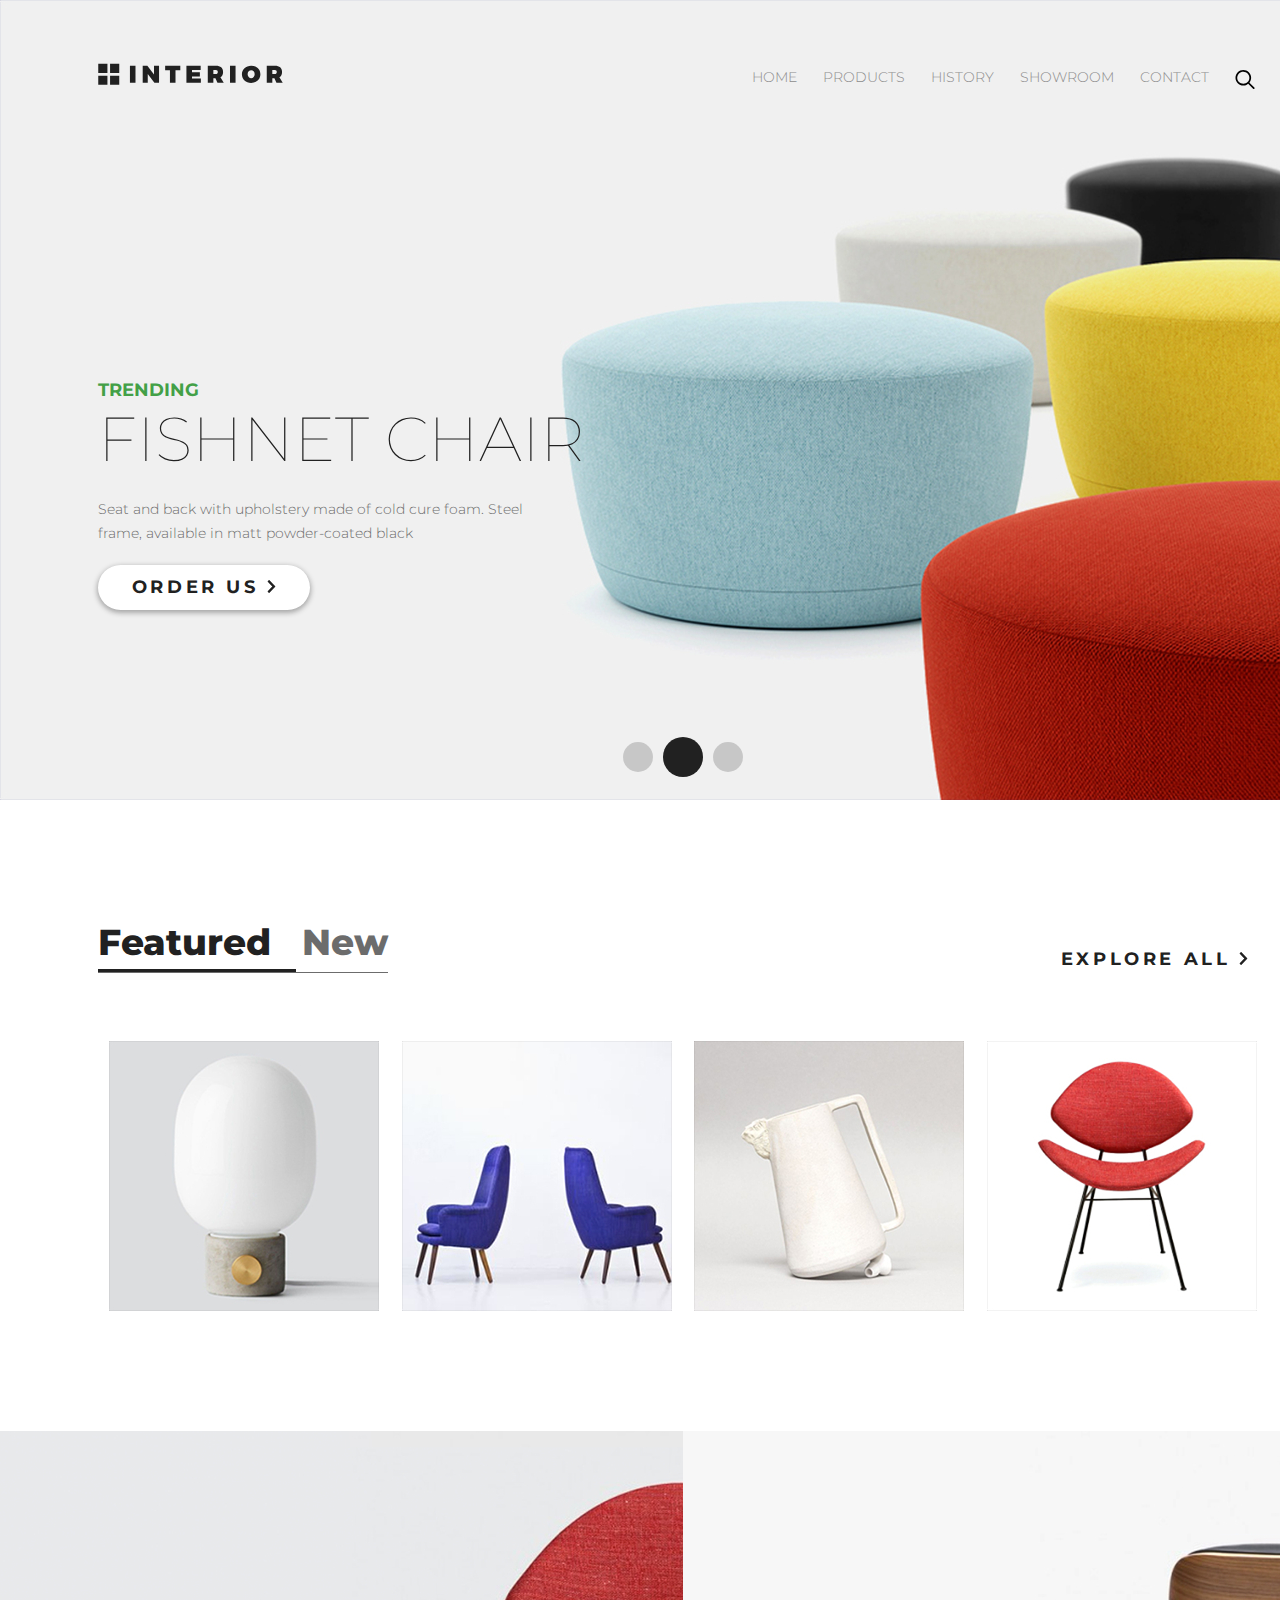
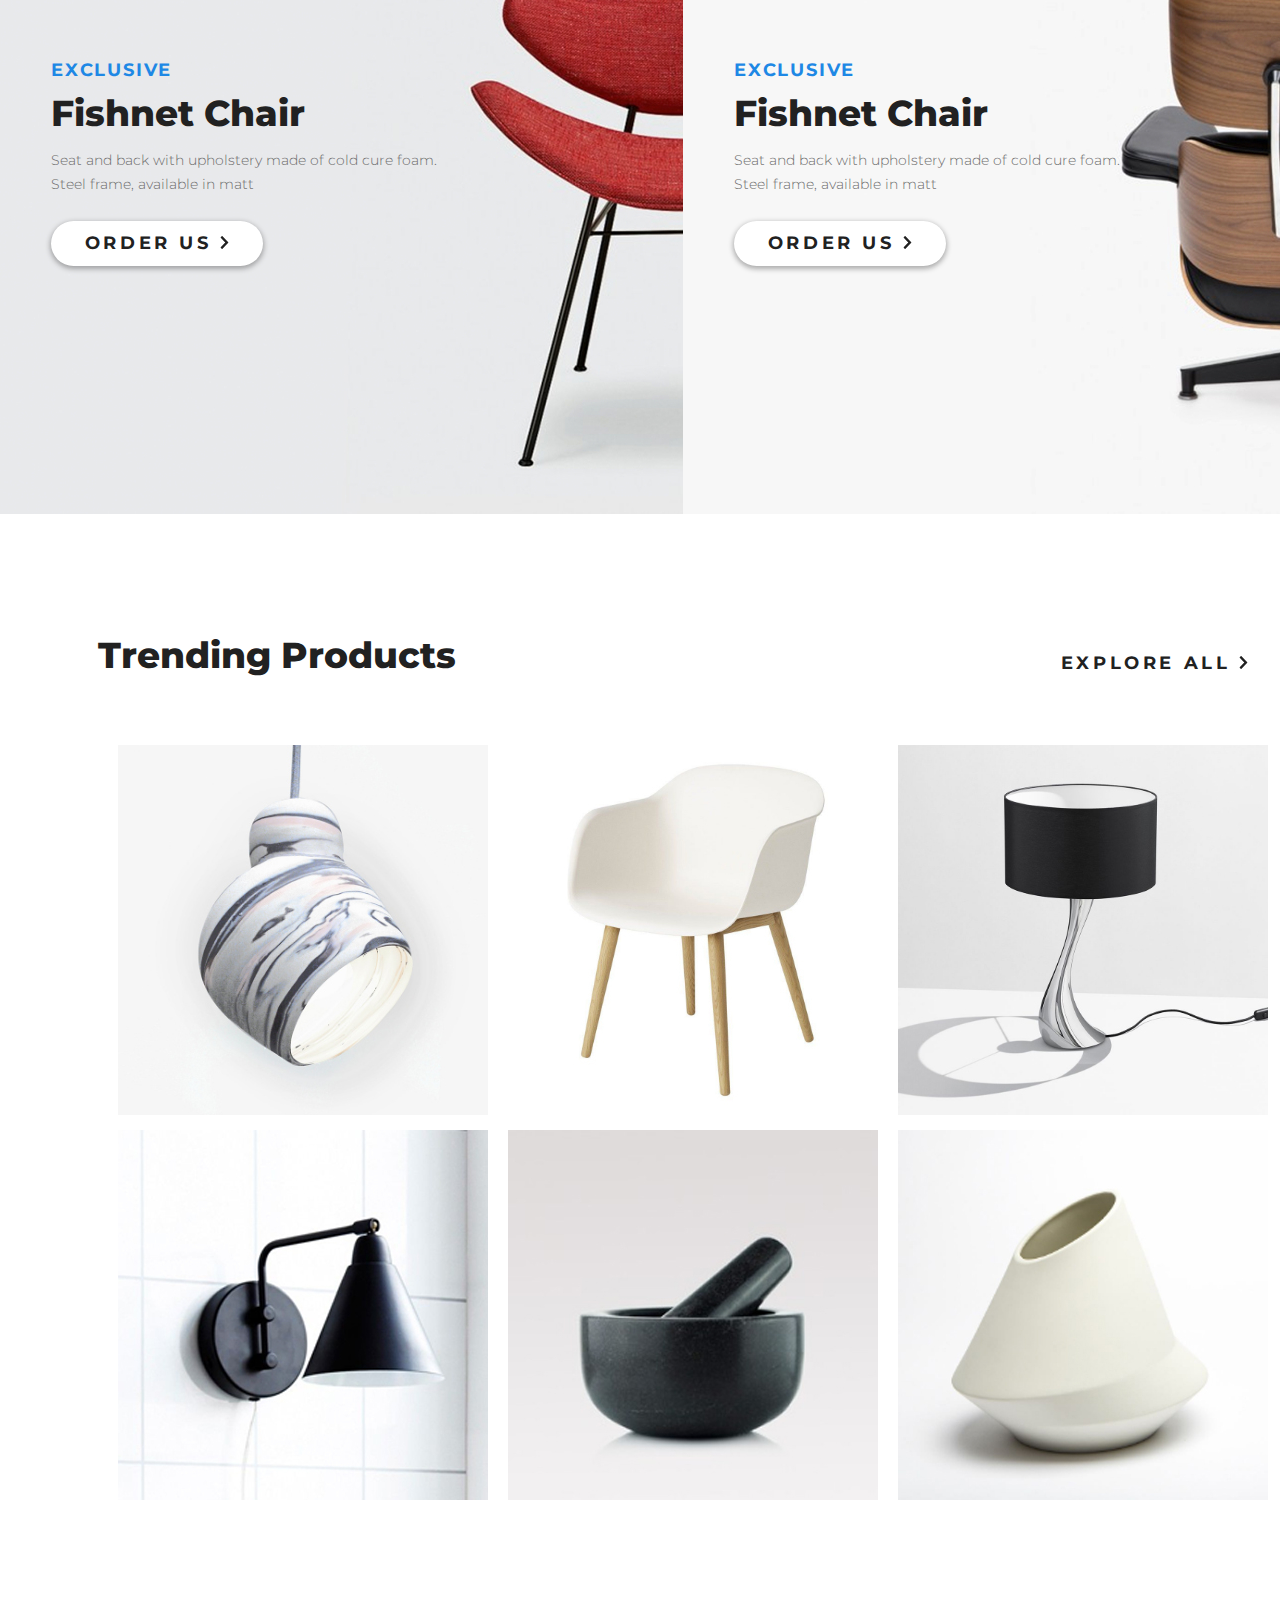
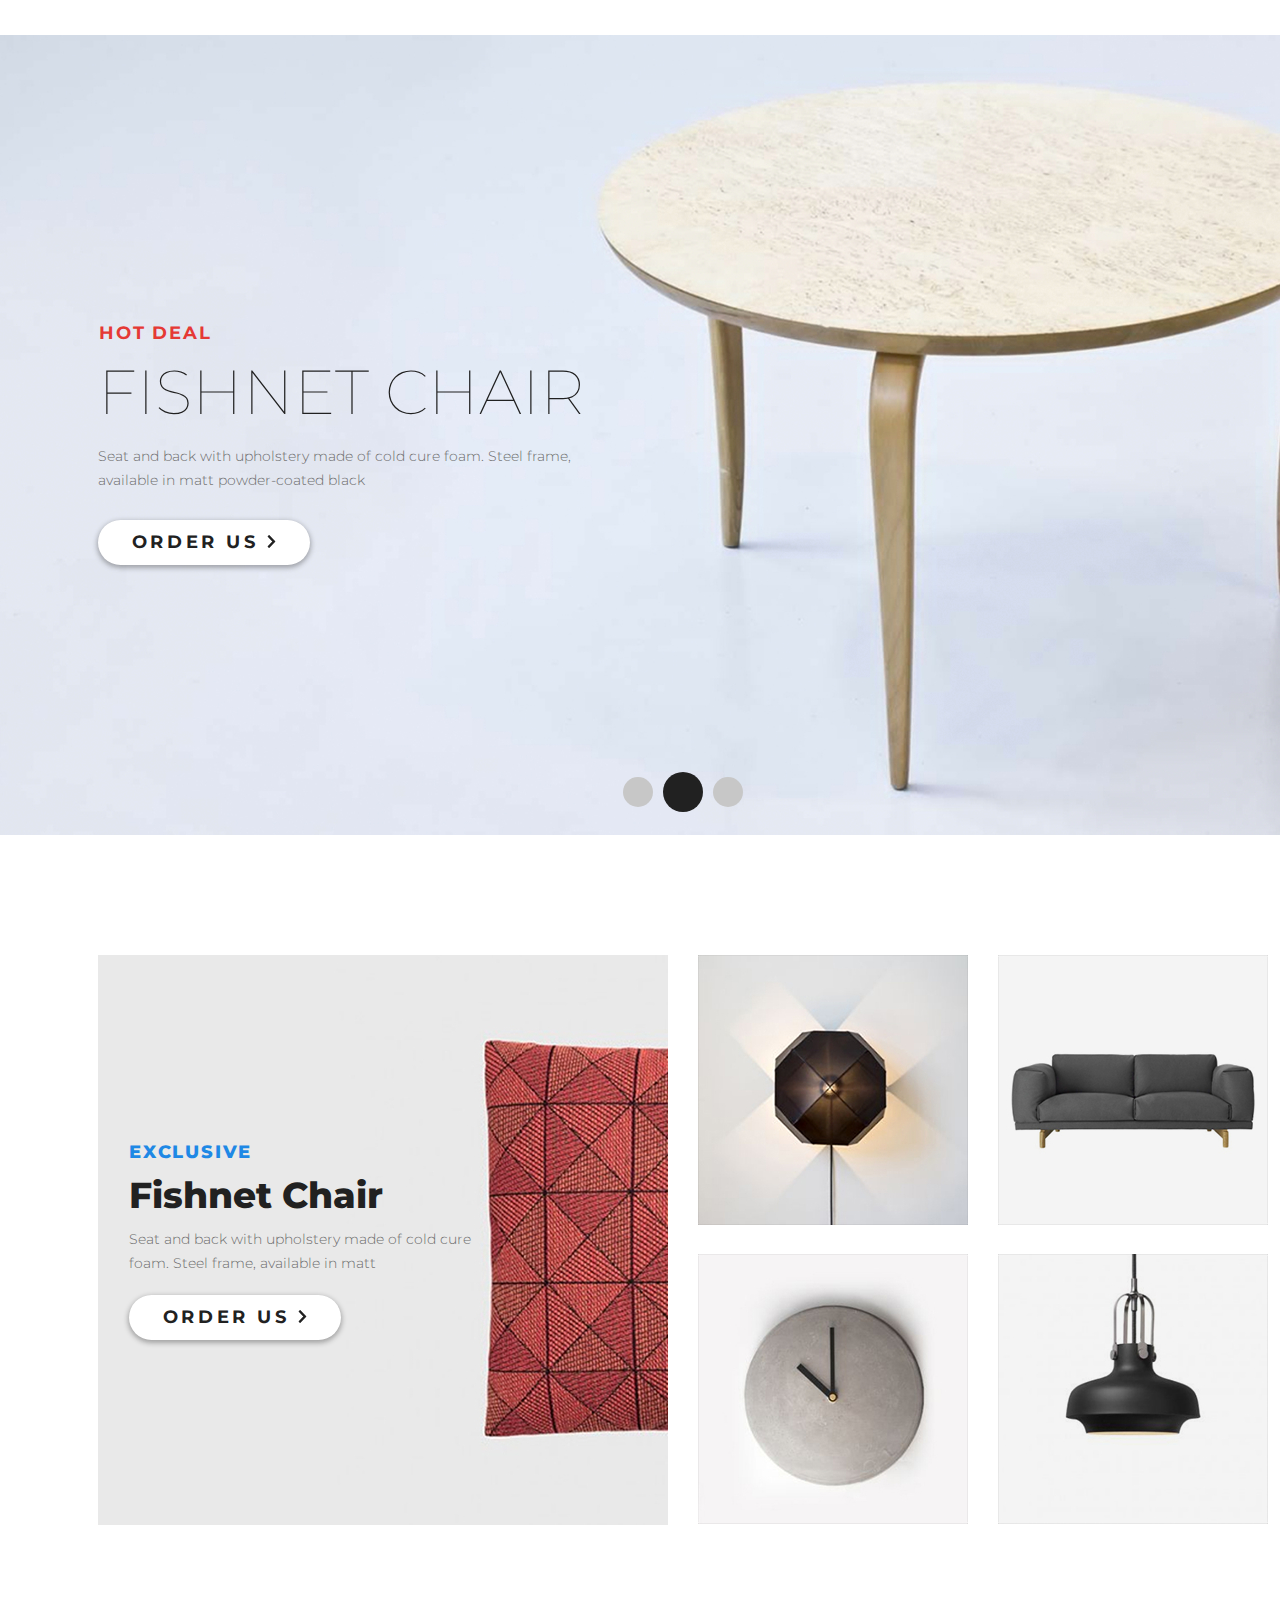
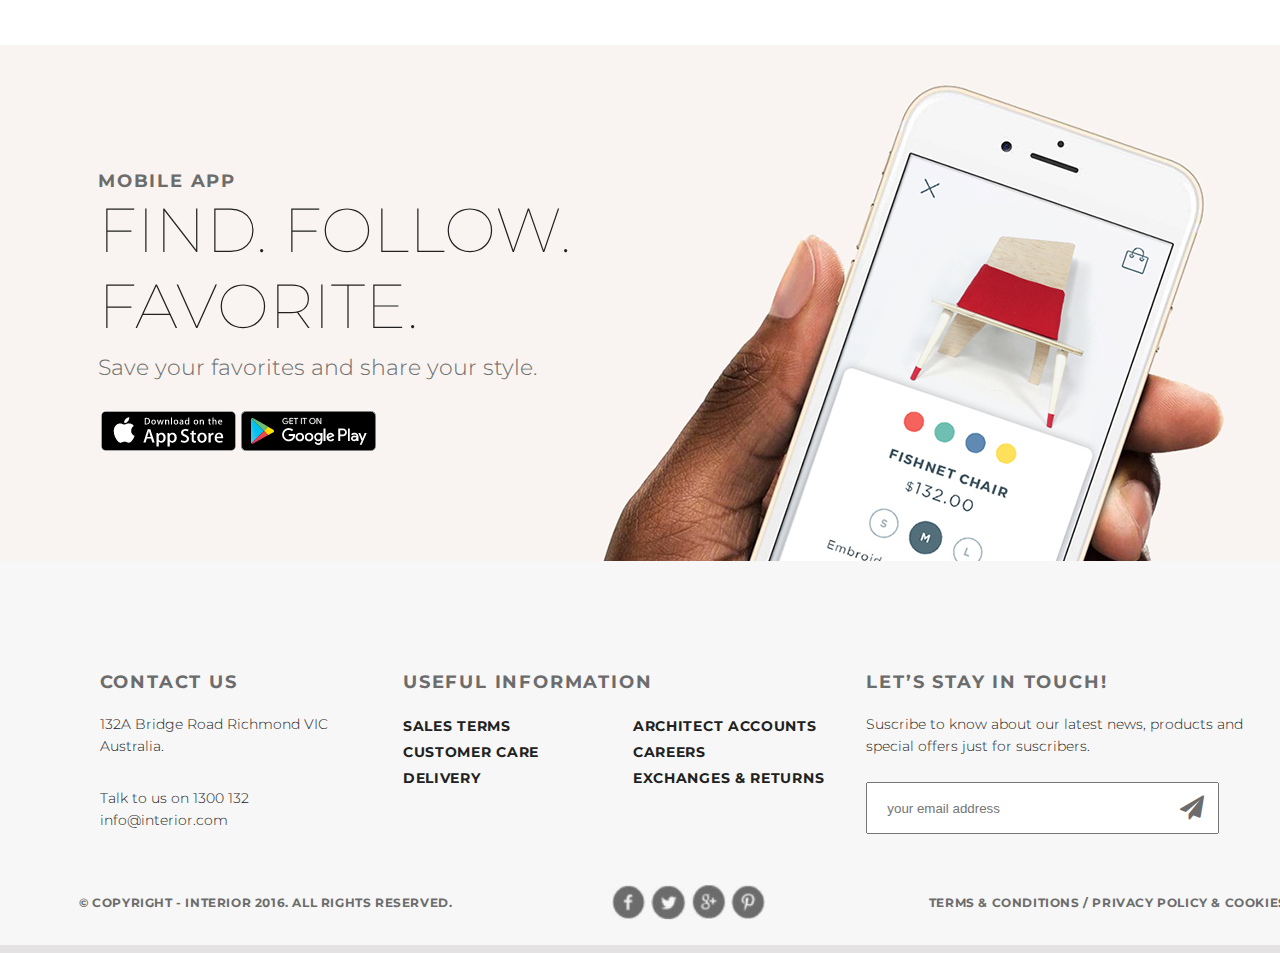
==== index.html @ d1eebb50 "not adapted layout" ====
<!DOCTYPE html>
<html lang="en">

<head>
    <meta charset="UTF-8">
    <meta name="viewport" content="width=device-width, initial-scale=1.0">
    <title>Home</title>
    <link rel="stylesheet" href="styles/style.css">
    <link rel="stylesheet" href="styles/exclusive_product.css">
    <link rel="stylesheet" href="styles/featured_product.css">
    <link rel="stylesheet" href="styles/footer.css">
    <link rel="stylesheet" href="styles/mobile_app.css">
    <link rel="stylesheet" href="styles/promo_product.css">
    <link rel="stylesheet" href="styles/slider.css">
    <link rel="stylesheet" href="styles/trending&hots.css">
    <link href="https://fonts.googleapis.com/css2?family=Montserrat:wght@100;300;400;700;800;900&display=swap"
        rel="stylesheet">
    <link rel="stylesheet" type="text/css" href="http://maxcdn.bootstrapcdn.com/font-awesome/4.2.0/css/font-awesome.min.css">
 
</head>

<body>
    <div class="container">
        <div class="slider padding-site">
            <div class="header clearfix">
                <a href="#">
                    <img src="img/logo.svg" alt="logo"></a>
                <ul class="menu clearfix">
                    <li class="menu-list"><a href="#" class="menu-link menu-link-active">HOME</a></li>
                    <li class="menu-list"><a href="catalog.html" class="menu-link">PRODUCTS</a></li>
                    <li class="menu-list"><a href="#" class="menu-link">HISTORY</a></li>
                    <li class="menu-list"><a href="#" class="menu-link">SHOWROOM</a></li>
                    <li class="menu-list"><a href="contact.html" class="menu-link">CONTACT</a></li>
                    <li class="menu-list"><a href="#" class="menu-link"><img src="img/search.svg" alt="search"></a></li>
                </ul>
            </div>
            <div class="slider-text">
                <p class="slider-trending">TRENDING</p>
                <h2 class="slider-h2">Fishnet Chair</h2>
                <p class="slider-content">Seat and back with upholstery made of cold cure foam. Steel frame, available
                    in matt powder-coated black</p>
                <a href="fishnet_chair.html" class="slider-button">Order Us <img src="img/arrow.svg" alt="arrow-button"> </a>
            </div>
            <div class="pagination">
                <a href="" class="circle"></a><a href="" class="circle circle-active"></a><a href="" class="circle"></a>
            </div>
        </div>
        <div class="featured-product padding-site">
            <div class="tab-control">
                <ul class="tab-menu">
                    <li class="tab-list"><a href="#" class="tab-link-active">Featured</a></li>
                    <li class="tab-list"><a href="#" class="tab-link">New</a></li>
                </ul>
            </div>
            <div class="btn-content">
                <a href="catalog.html" class="explore-link">Explore All <img src="img/arrow.svg" alt="arrow-button"> </a>
            </div>
            <div class="tab-content">
                <div class="tab-product">
                    <img src="img/product-1.jpg" alt="">
                    <div class="product-hover">
                        <a href="fishnet_chair.html" class="product-1-link">
                            <img src="img/arrow.svg" alt="arrow">
                        </a>
                        <p class="product-1-fishnet">Fishnet Chair</p>
                        <div class="product-hover-content">
                            <p>Seat and back with upholstery</p>
                            <p>made of&nbsp;cold cure foam</p>
                        </div>
                    </div>
                </div>
                <div class="tab-product">
                    <img src="img/product-2.jpg" alt="">
                    <div class="product-hover">
                        <a href="fishnet_chair.html" class="product-1-link">
                            <img src="img/arrow.svg" alt="arrow">
                        </a>
                        <p class="product-1-fishnet">Fishnet Chair</p>
                        <div class="product-hover-content">
                            <p>Seat and back with upholstery</p>
                            <p>made of&nbsp;cold cure foam</p>
                        </div>
                    </div>
                </div>
                <div class="tab-product">
                    <img src="img/product-3.jpg" alt="">
                    <div class="product-hover">
                        <a href="fishnet_chair.html" class="product-1-link">
                            <img src="img/arrow.svg" alt="arrow">
                        </a>
                        <p class="product-1-fishnet">Fishnet Chair</p>
                        <div class="product-hover-content">
                            <p>Seat and back with upholstery</p>
                            <p>made of&nbsp;cold cure foam</p>
                        </div>
                    </div>
                </div>
                <div class="tab-product">
                    <img src="img/product-4.jpg" alt="">
                    <div class="product-hover">
                        <a href="fishnet_chair.html"product-1-link">
                            <img src="img/arrow.svg" alt="arrow">
                        </a>
                        <p class="product-1-fishnet">Fishnet Chair</p>
                        <div class="product-hover-content">
                            <p>Seat and back with upholstery</p>
                            <p>made of&nbsp;cold cure foam</p>
                        </div>
                    </div>
                </div>
            </div>
        </div>
        <div class="promo-product">
            <div class="promo-product-left">
                <p class="tag">exclusive</p>
                <h2 class="name">Fishnet Chair</h2>
                <p class="detals">Seat and back with upholstery made of cold cure foam. <br> Steel frame, available in
                    matt</p>
                <a href="fishnet_chair.html" class="slider-button">Order Us <img src="img/arrow.svg" alt="arrow-button"></a>
            </div>
            <div class="promo-product-right">
                <p class="tag">exclusive</p>
                <h2 class="name">Fishnet Chair</h2>
                <p class="detals">Seat and back with upholstery made of cold cure foam. <br> Steel frame, available in
                    matt</p>
                <a href="fishnet_chair.html" class="slider-button">Order Us <img src="img/arrow.svg" alt="arrow-button"></a>
            </div>
        </div>
        <div class="trending-products padding-site">
            <h2 class="title-trending-products">Trending Products</h2>
            <div class="btn-content">
                <a href="catalog.html" class="explore-link">Explore All <img src="img/arrow.svg" alt="arrow-button"></a>
            </div>
            <div class="trending-products-img">
                <div class="products-img">
                    <img src="img/trending-products1.jpg" alt="trending-products">
                </div>
                <div class="products-img">
                    <img src="img/trending-products2.jpg" alt="trending-products">
                </div>
                <div class="products-img">
                    <img src="img/trending-products3.jpg" alt="trending-products">
                </div>
                <div class="products-img">
                    <img src="img/trending-products4.jpg" alt="trending-products">
                </div>
                <div class="products-img">
                    <img src="img/trending-products5.jpg" alt="trending-products">
                </div>
                <div class="products-img">
                    <img src="img/trending-products6.jpg" alt="trending-products">
                </div>
            </div>
        </div>
        <div class="hot-deals padding-site">
            <div>
                <p class="deals-tag">Hot deal</p>
                <h2 class="deals-name">Fishnet Chair</h2>
                <p class="deals-detals">Seat and back with upholstery made of cold cure foam. Steel frame, <br>
                    available in matt powder-coated black</p>
                <a href="fishnet_chair.html" class="slider-button">Order Us <img src="img/arrow.svg" alt="arrow-button"></a>
            </div>
            <div class="pagination">
                <a href="" class="circle"></a><a href="" class="circle circle-active"></a><a href="" class="circle"></a>
            </div>
        </div>
        <div class="exclusive-product padding-site">
            <div class="exclusive-product-left">
                <div class="exclusive-content">
                    <p class="exclusive-tag">exclusive</p>
                    <h2 class="exclusive-name">Fishnet Chair</h2>
                    <p class="exclusive-detals">Seat and back with upholstery made of cold cure <br> foam. Steel frame, available in matt</p>
                    <a href="fishnet_chair.html" class="slider-button">Order Us <img src="img/arrow.svg" alt="arrow-button"></a>
                </div>
            </div>
            <div class="exclusive-product-right">
                <div class="exclusive-photo">
                    <img src="img/product-2-sm.jpg" alt="exclusive">
                </div>
                <div class="exclusive-photo">
                    <img src="img/product-3-sm.jpg" alt="exclusive">
                </div>
                <div class="exclusive-photo-bottom">
                    <img src="img/product-4-sm.jpg" alt="exclusive">
                </div>
                <div class="exclusive-photo-bottom">
                    <img src="img/product-5-sm.jpg" alt="exclusive">
                </div>
            </div>
        </div>
        <div class="mobile-app padding-site">
                <p class="app-tag">mobile app</p>
                <h2 class="app-name">Find. Follow. <br> Favorite.</h2>
                <p class="app-detals">Save your favorites and share your style.</p>
                <div class="app">
                    <div class="app-store">
                        <a href="">
                            <img src="img/app-store.jpg" alt="mobile-app">
                        </a>
                    </div>
                    <div class="google-play">
                        <a href="">
                            <img src="img/google-play.jpg" alt="mobile-app">
                        </a>

                    </div>
    
                </div>
        </div>
        <div class="footer padding-site">
            <div class="contacts">
                <p class="footer-tag">Contact Us</p>
                <p class="adress">132A Bridge Road Richmond VIC 
                    Australia.</p>
                <p class="adress">Talk to us on 1300 132
                    info@interior.com</p>
            </div>
            <div class="information">
                <p class="footer-tag">Useful Information</p>
                <div class="information-detals">
                    <div class="information-detals-left">
                        <a href="">Sales terms</a><br>
                        <a href="">Customer care</a><br>
                        <a href="">Delivery</a>
                    </div>
                    <div class="information-detals-right">
                        <a href="">Architect accounts</a><br>
                        <a href="">Careers</a><br>
                        <a href="">Exchanges & returns</a>
                    </div>
                </div>
            </div>
            <div>
                <p class="footer-tag">Let’s Stay in Touch!</p>
                <p class="let-touch">Suscribe to know about our latest news, products and special offers just for suscribers.</p>
                <form action="">
                    <input type="email" name="" id="email" placeholder="your email address">
                    <button class="btn"><span class="fa fa-paper-plane"></span></button>
                    </button>
                </form>
            </div>
        </div>
        <footer>
            <div class="copyright">
                <p>© Copyright - INTERIOR 2016. All Rights Reserved.</p>
            </div>
            <div class="social-links">
                <a href="https://www.facebook.com/" target="_blank" class="icons">
                    <img src="img/facebook.JPG" alt="icons" width="35px" height="35px">
                </a>
                <a href="https://twitter.com/" target="_blank" class="icons">
                    <img src="img/twitter.JPG" alt="icons" width="35px" height="35px">
                </a>
                <a href="https://myaccount.google.com/" target="_blank" class="icons">
                    <img src="img/google_plus.JPG" alt="icons" width="35px" height="35px">
                </a>
                <a href="https://www.pinterest.ru/" target="_blank" class="icons">
                    <img src="img/pinterest.JPG" alt="icons" width="35px" height="35px">
                </a>
            </div>
            <div class="cookies">
                <p> Terms & Conditions  /  Privacy policy & Cookies</p>
            </div>
        </footer>
    </div>
</body>

</html>
---- styles/style.css ----
* {
    margin: 0;
    padding: 0;
}

body {
    font-family: 'Montserrat', sans-serif;
    background-color: rgb(228, 226, 226);
}

.container {
    margin: 0 auto;
    min-width: 600px;
}

.clearfix:after {
    content: "";
    display: table;
    clear: both;
}

.padding-site {
    padding-left: 98px;
    padding-right: 98px;
}

/* Style for button "Order Us" */

.slider-button {
    color: #212121;
    font-size: 18px;
    font-weight: 700;
    text-transform: uppercase;
    width: 212px;
    height: 45px;
    box-shadow: 0 2px 5px 1px rgba(33, 33, 33, 0.35);
    border-radius: 23px;
    background-color: #ffffff;
    text-align: center;
    line-height: 45px;
    display: inline-block;
    text-decoration: none;
    letter-spacing: 3.6px;
}

img[alt="arrow-button"] {
    width: 9px;
    height: 13px;
}

.slider-button:hover {
    background-color: rgb(214, 214, 214);
}

.slider-button:active {
    background-color: rgb(214, 214, 214);
    box-shadow: none;
}

/* Style for pagination */

.circle {
    width: 30px;
    height: 30px;
    display: inline-block;
    background-color: #c7c7c7;
    border-radius: 50%;
    margin: 5px;
}

.circle:hover {
    background-color: #212121;
}

.circle:active {
    background-color: #494949;
}

.circle-active {
   width: 40px;
   height: 40px;
   background-color: #212121; 
   margin-bottom: 0;
}

.pagination {
    position: absolute;
    width: 1170px;
    bottom: 19px;
    text-align: center;
}
---- styles/exclusive_product.css ----
/* Styles for exclusive-product */

.exclusive-product {
    display: flex;
    justify-content: space-around;
    padding-bottom: 120px;
    padding-top: 120px;
}

.exclusive-product-left {
    background-image: url(../img/product-1-lg.jpg);
    width: 570px;
    height: 570px;
}

.exclusive-product-right {
    width: 570px;
    height: 570px;
    display: flex;
    flex-wrap: wrap;
    justify-content: space-between;
    padding-left: 30px;
}

.exclusive-photo-bottom {
    padding-top: 25px;
}

img[alt="exclusive"] {
    width: 270px;
    height: 270px;
}

.exclusive-content {
    margin-top: 186px;
    margin-left: 31px;
}

.exclusive-tag {
    color: #1e88e5;
    font-size: 18px;
    font-weight: 800;
    text-transform: uppercase;
    letter-spacing: 1.8px;
    margin-bottom: 10px;
}

.exclusive-name {
    color: #212121;
    font-size: 36px;
    font-weight: 800;
}

.exclusive-detals {
    color: #6c6c6c;
    font-size: 14px;
    font-weight: 300;
    line-height: 24.04px;
    margin-top: 10px;
    margin-bottom: 20px;
}
---- styles/featured_product.css ----
.featured-product {
    padding-top: 120px;
    padding-bottom: 120px;
}

.tab-menu {
    display: flex;
    justify-content: flex-start;
    list-style-type: none;
    font-size: 36px;
    font-weight: 800;
    width: 290px;
    border-bottom: 1px solid #6c6c6c;
    padding-bottom: 8.1px;

}

.tab-list a {
    text-decoration: none;
}
.tab-link {
    color: #6c6c6c;
    padding-left: 6px;
}

.tab-link-active {
    color: #212121;
    font-size: 36px;
    font-weight: 800;
    padding-right: 25px;
    border-bottom: 3px solid #212121;
    padding-bottom: 5.1px;
}

.tab-link:hover {
    color: #212121;
    font-size: 36px;
    font-weight: 800;
    border-bottom: 3px solid #212121;
    padding-bottom: 5.1px;
}

.tab-link:active {
    color: #494949;
    border-bottom: 3px solid #494949;
    font-size: 36px;
    font-weight: 800;
    padding-bottom: 5.1px;
}

.btn-content {
    float: right;
    margin-top: -25px;
    margin-right: 20px;
}

.btn-content a {
    color: #212121;
    font-size: 18px;
    font-weight: 700;
    text-transform: uppercase;
    text-decoration: none;
    letter-spacing: 3.6px;
}

.btn-content:hover {
    border-bottom: 2px solid #000000;
}

.btn-content a:hover {
    color: #494949;
}

.btn-content:active {
    border-bottom: 3px solid #000000;
}

.tab-content {
    display: flex;
    justify-content: space-around;
    padding-top: 68px;
    width: 1170px;
}

.tab-product {
    position: relative;
    width: 270px;
    height: 270px;
}

.product-hover {
    position: absolute;
    display: none;
    top: 0;
    left: 0;
    width: 100%;
    height: 100%;
    border: 1px solid #9c9c9c;
    background-color: #ffffff;
    opacity: 0.9;   
}

.product-1-link {
    box-shadow: 0 2px 5px 1px rgba(33, 33, 33, 0.35);
    border-radius: 24px;
    background-color: #ffffff;
    width: 48px;
    height: 48px;
}

.product-1-link:hover {
    background-color: #cecece;
}

.product-1-link:active {
    background-color: #9c9c9c;
}

img[alt="arrow"] {
    padding-top: 15px;
    padding-left: 18px;
}

.product-1-fishnet {
    color: #212121;
    font-size: 22px;
    font-weight: 700;
    padding-bottom: 23px;
    margin-top: 19px;
}

.product-hover-content {
    color: #6c6c6c;
    font-size: 14px;
    font-weight: 300;
    line-height: 21.91px;
    text-align: center;
}

.tab-product:hover > div {
    display: flex;
    justify-content: center;
    flex-direction: column;
    align-items: center;
}
---- styles/footer.css ----
.footer {
    background-color: #f7f7f7;
    display: flex;
    justify-content: space-around;
    height: 284px;
    clear: both;
}

.footer-tag {
    padding-top: 110px;
    padding-bottom: 20px;
    color: #6c6c6c;
    font-size: 18px;
    font-weight: 700;
    text-transform: uppercase;
    letter-spacing: 1.8px;
}

.contacts {
    padding-right: 50px;
}

.information-detals {
    display: flex;
    justify-content: space-around;
}

.information-detals-left,
.information-detals-right {
    width: 230px;

}

.information-detals-left a,
.information-detals-right a {
    text-decoration: none;
    color: #212121;
    line-height: 26px;
}

.information-detals-left a:hover,
.information-detals-right a:hover {
    color: #6c6c6c;
    border-bottom: 2px solid #6c6c6c;
}

.information-detals-left a:active,
.information-detals-right a:active {
    color: #3f3f3f;
    border-bottom: 3px solid #4f4f4f;
}

.adress {
    width: 250px;
    color: #212121;
    line-height: 22px;
    font-size: 14px;
    font-weight: 300;
    padding-bottom: 30px;
}

.information-detals {
    color: #212121;
    font-size: 14px;
    font-weight: 700;
    text-transform: uppercase;
    letter-spacing: 0.7px;
    line-height: 26px;
}

.let-touch {
    color: #212121;
    font-size: 14px;
    font-weight: 300;
    line-height: 22px;
    width: 400px;
    padding-bottom: 25px;
}

form {
    position: relative;
}

input:hover {
    box-shadow: 0 0 3px 3px #6c6c6c;
}

input:invalid {
    color: #636262;
    background-color: #c7c6c6;
}

.btn {
    position: absolute;
    background-color: transparent;
    border: none;
    color: #6c6c6c;
    padding: 12px;
    text-align: center;
    text-decoration: none;
    display: inline-block;
    font-size: 1.5em;
    cursor: pointer;
    position: absolute;
    right: 50px;
}

.btn:hover {
    background-color: #dad9d9;
    outline: 2px solid #212121;
}

.btn:active {
    background-color: #bdbdbd;
    outline: 2px solid #212121;
}

#email {
    width: 330px;
    height: 48px;
    padding-left: 19px;
}

footer {
    background-color: #f7f7f7;
    height: 50px;
    display: flex;
    justify-content: space-around;
    padding-top: 50px;
}

.copyright,
.cookies {
    color: #6c6c6c;
    font-size: 12px;
    font-weight: 700;
    text-transform: uppercase;
    letter-spacing: 0.6px;
}

.social-links {
    display: flex;
    justify-content: space-between;
    height: 58px;
}

.icons {
    padding-right: 5px;
    padding-bottom: 15px;
    margin-top: -10px;
}

img[alt="icons"]:hover {
    box-shadow: 0 0 2px 3px #acacac;
    border-radius: 30px;
}

img[alt="icons"]:active {
    box-shadow: 0 0 2px 3px #949494;
    border-radius: 30px;
}
---- styles/mobile_app.css ----
.mobile-app {
    height: 391px;
    background-image: url(../img/back-img.jpg);
    padding-top: 125px;
}

.app-tag {
    color: #6c6c6c;
    font-size: 18px;
    font-weight: 700;
    text-transform: uppercase;
    letter-spacing: 1.8px;
}

.app-name {
    color: #212121;
    font-size: 62px;
    font-weight: 100;
    text-transform: uppercase;
}

.app-detals {
    color: #6c6c6c;
    font-size: 22px;
    font-weight: 300;
    margin-top: 10px;
    margin-bottom: 30px;
}

.app {
    width: 280px;
    display: flex;
    justify-content: space-around;
}
---- styles/promo_product.css ----
.promo-product {
    height: 683px;
    display: flex;
    flex-direction: row;
    justify-content: center;
}

.promo-product-left {
    background-image: url(../img/promo-img1.jpg);
}

.promo-product-right {
    background-image: url(../img/promo-img.jpg);
}

.promo-product-left,
.promo-product-right {
    width: 683px;
    padding-left: 51px;
}

.name {
    color: #212121;
    font-size: 36px;
    font-weight: 800;
    padding-top: 10px;
    padding-bottom: 13px;
}

.detals {
    color: #6c6c6c;
    font-size: 14px;
    font-weight: 300;
    line-height: 24.04px;
    padding-bottom: 25px;
}    

.tag {
    padding-top: 228px;
    color: #1e88e5;
    font-size: 18px;
    font-weight: 700;
    text-transform: uppercase;
    letter-spacing: 1.8px;
}
---- styles/slider.css ----
.header {
    padding-top: 63px;
}

.menu {
    float: right;
}

.container {
    width: 1366px;
    margin: 0 auto;
    background-color: white;
}

.slider {
    height: 800px;
    background-image: url(../img/slider-img.jpg);
    position: relative;
}

.menu-list {
    list-style-type: none;
    float: left;
    padding-top: 4px;
}

.menu-link {
    color: #8c8c8c;
    font-size: 14px;
    font-weight: 300;
    text-decoration: none;
    text-transform: uppercase;
    padding: 10px 13px;
}

.menu-link:hover {
    color: #212121;
    font-weight: 400;
    border-bottom: 3px solid #212121;
    text-decoration: none;
}

.menu-link:active {
    color: #554f4f;
    border-bottom: 4px solid #858282;
}

img[alt="search"] {
    width: 20px;
    height: 25px;
}

.slider-text {
    margin-top: 283px;
}

.slider-trending {
    color: #43a047;
    font-size: 18px;
    font-weight: 700;
    text-transform: uppercase;
}

.slider-h2 {
    color: #212121;
    font-size: 62px;
    font-weight: 100;
    text-transform: uppercase;
}

.slider-content {
    color: #6c6c6c;
    font-size: 14px;
    font-weight: 300;
    width: 458px;
    margin-top: 20px;
    margin-bottom: 20px;
    line-height: 24px;
}
---- styles/trending&hots.css ----
/* Style for trending products */

.trending-products {
    margin-top: 119px;
    margin-bottom: 120px;
}

.trending-products-img {
    display: flex;
    flex-wrap: wrap;
    justify-content: space-around;
    height: 770px;
    padding-top: 68px;
    min-width: 800px;
}

.title-trending-products {
    color: #212121;
    font-size: 36px;
    font-weight: 800;
    letter-spacing: 0;
}

.products-img {
    width: 30%;
    height: 30%;
}

/* Styles for hots deals */

.hot-deals {
    height: 800px;
    background-image: url(../img/slider.jpg);
    position: relative;
}

.deals-tag {
    padding-top: 287px;
    margin-left: 1px;
    color: #e53935;
    font-size: 18px;
    font-weight: 700;
    text-transform: uppercase;
    letter-spacing: 1.8px;
}

.deals-name {
    color: #212121;
    font-size: 62px;
    font-weight: 100;
    text-transform: uppercase;
    padding-top: 10px;
    padding-bottom: 14px;
}

.deals-detals {
    color: #6c6c6c;
    font-size: 14px;
    font-weight: 300;
    line-height: 24px;
    padding-bottom: 28px;
}
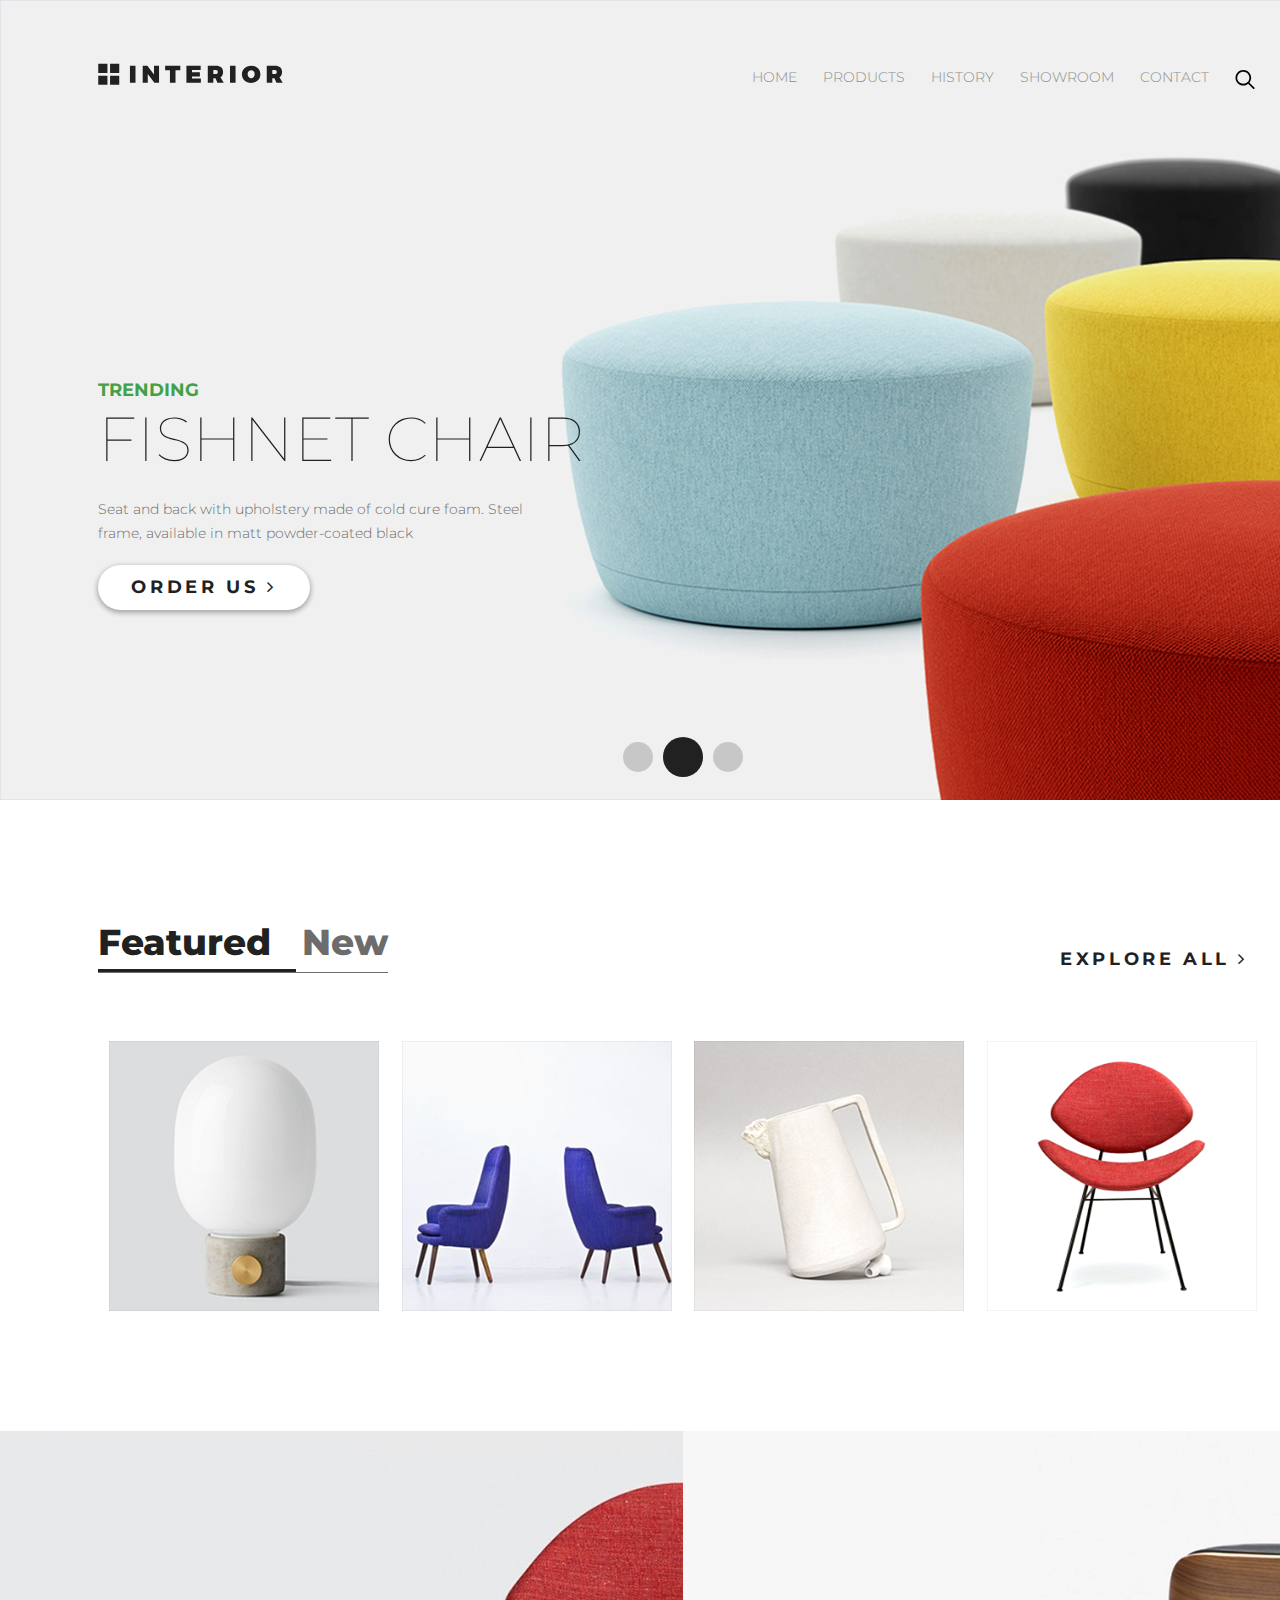
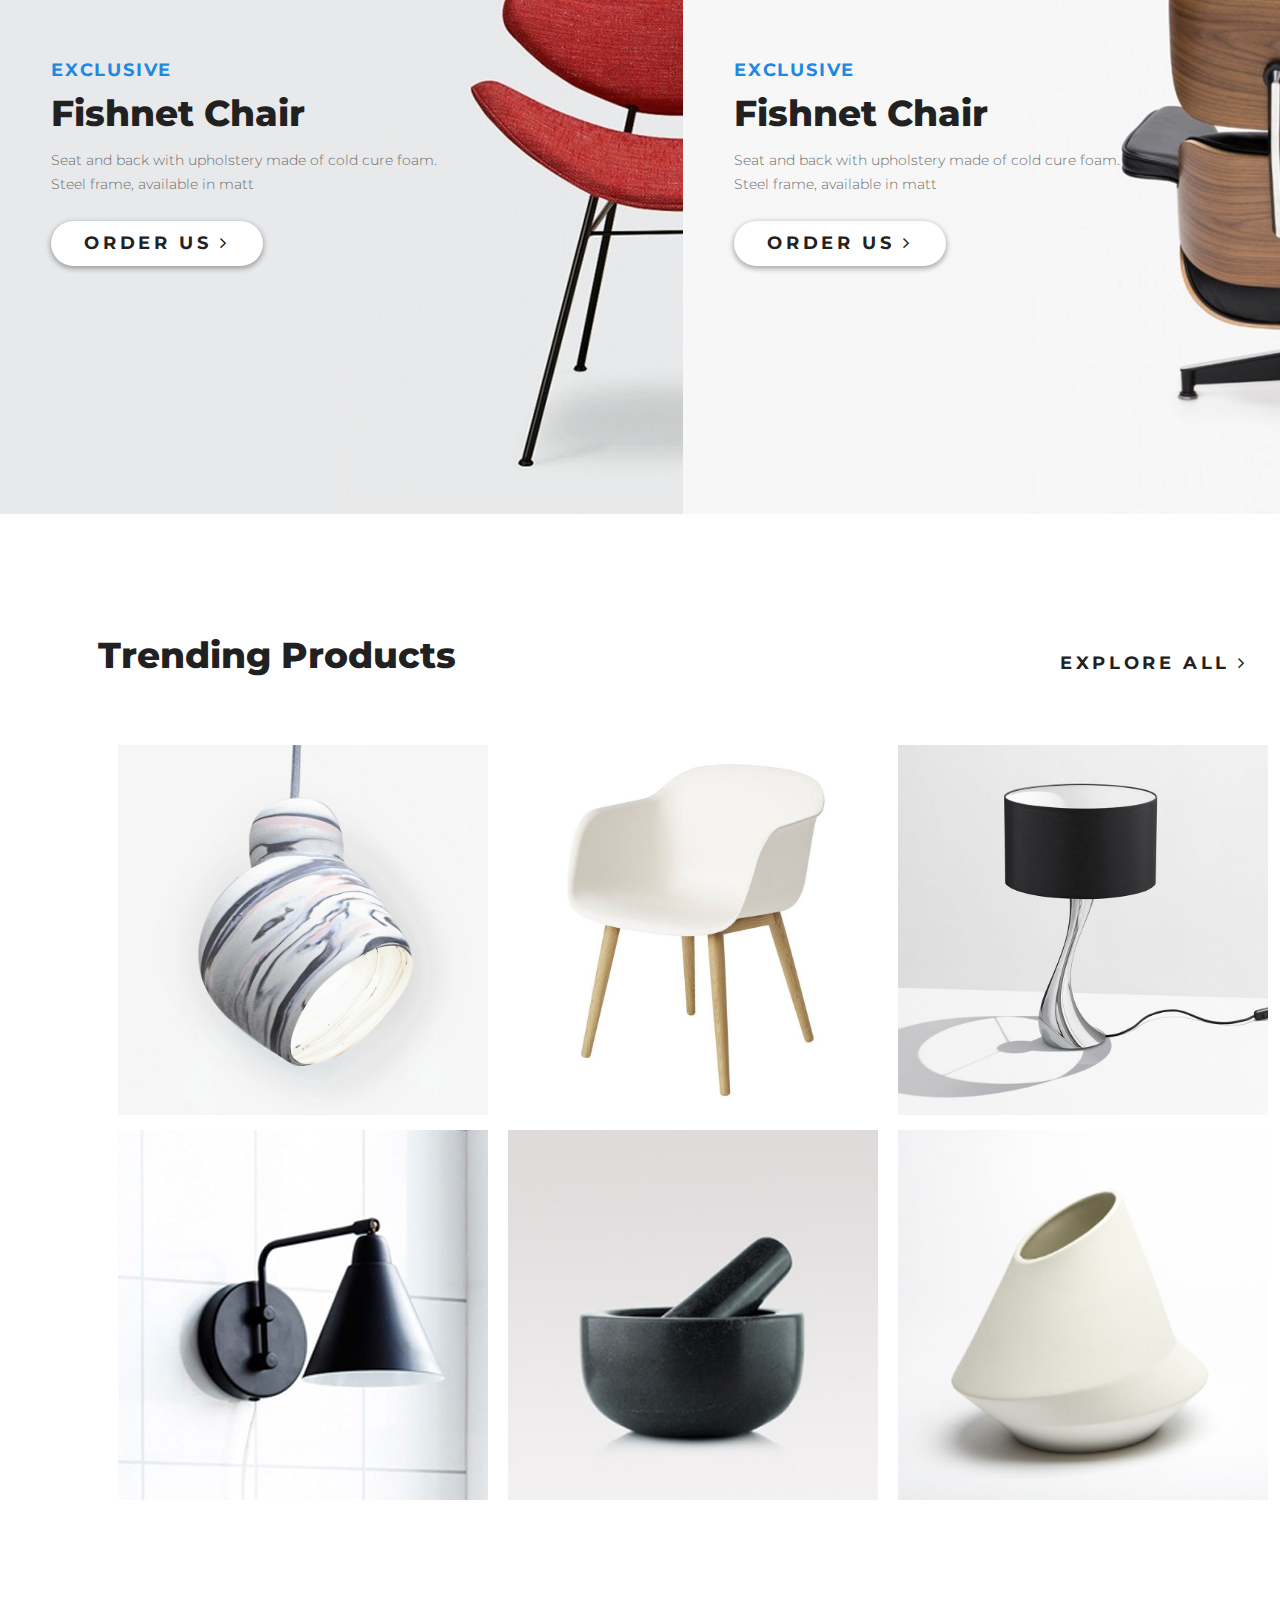
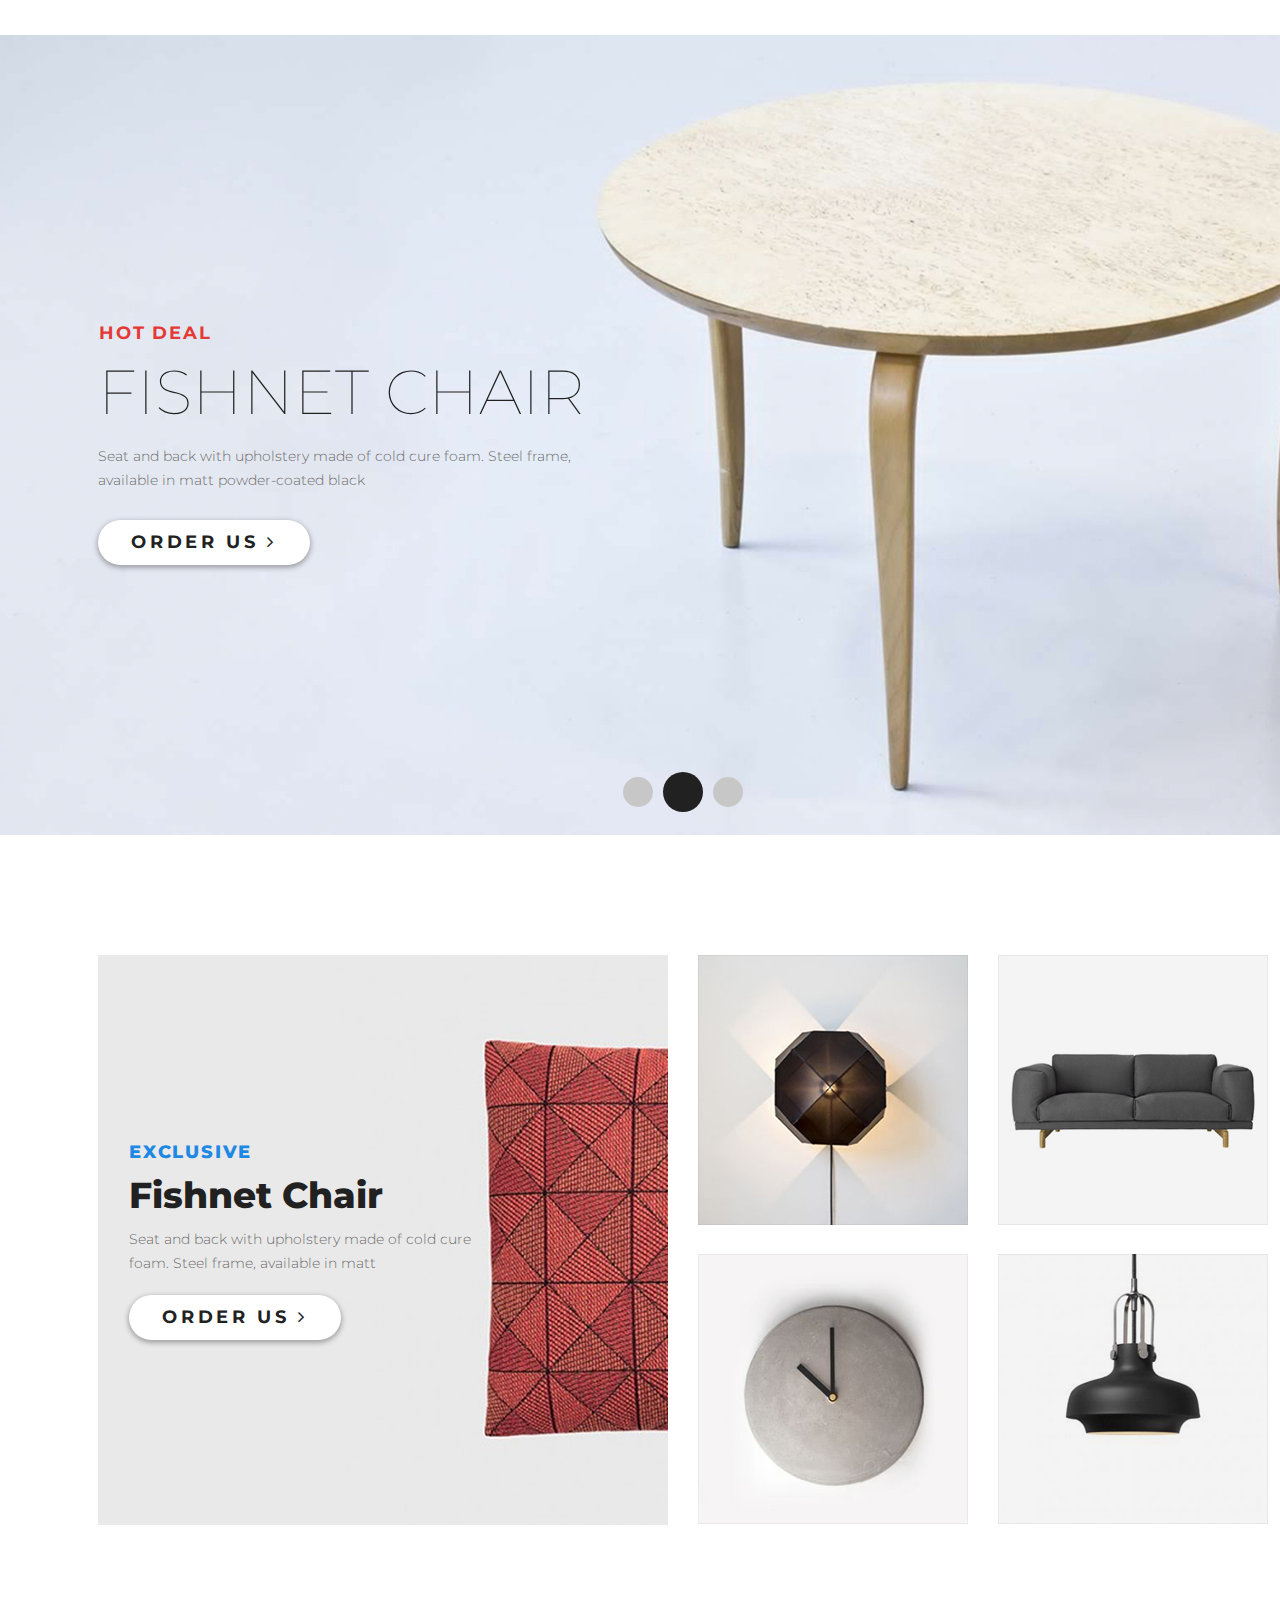
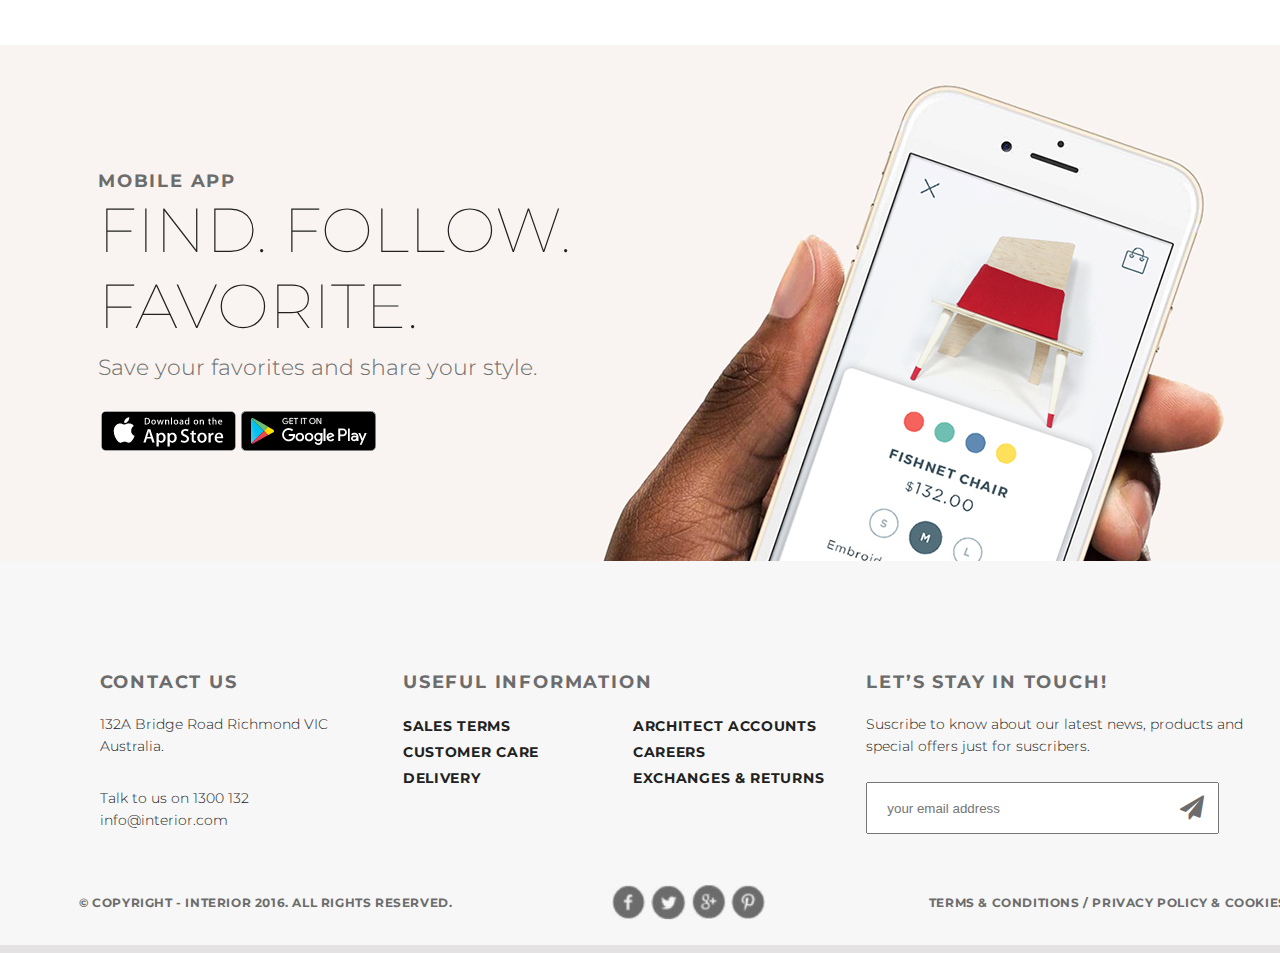
==== commit a6ce1a14: "Changed contacts, adapted for mobile phone" ====
--- a/index.html
+++ b/index.html
@@ -3,20 +3,19 @@
 
 <head>
     <meta charset="UTF-8">
-    <meta name="viewport" content="width=device-width, initial-scale=1.0">
+    <meta name="viewport" content="width=device-width">
     <title>Home</title>
-    <link rel="stylesheet" href="styles/style.css">
-    <link rel="stylesheet" href="styles/exclusive_product.css">
-    <link rel="stylesheet" href="styles/featured_product.css">
-    <link rel="stylesheet" href="styles/footer.css">
-    <link rel="stylesheet" href="styles/mobile_app.css">
-    <link rel="stylesheet" href="styles/promo_product.css">
-    <link rel="stylesheet" href="styles/slider.css">
-    <link rel="stylesheet" href="styles/trending&hots.css">
+    <link rel="stylesheet" type="text/css" href="styles/style.css">
+    <link rel="stylesheet" type="text/css" href="styles/exclusive_product.css">
+    <link rel="stylesheet" type="text/css" href="styles/featured_product.css">
+    <link rel="stylesheet" type="text/css" href="styles/footer.css">
+    <link rel="stylesheet" type="text/css" href="styles/mobile_app.css">
+    <link rel="stylesheet" type="text/css" href="styles/promo_product.css">
+    <link rel="stylesheet" type="text/css" href="styles/slider.css">
+    <link rel="stylesheet" type="text/css" href="styles/trending&hots.css">
     <link href="https://fonts.googleapis.com/css2?family=Montserrat:wght@100;300;400;700;800;900&display=swap"
         rel="stylesheet">
     <link rel="stylesheet" type="text/css" href="http://maxcdn.bootstrapcdn.com/font-awesome/4.2.0/css/font-awesome.min.css">
- 
 </head>
 
 <body>
@@ -39,7 +38,7 @@
                 <h2 class="slider-h2">Fishnet Chair</h2>
                 <p class="slider-content">Seat and back with upholstery made of cold cure foam. Steel frame, available
                     in matt powder-coated black</p>
-                <a href="fishnet_chair.html" class="slider-button">Order Us <img src="img/arrow.svg" alt="arrow-button"> </a>
+                <a href="fishnet_chair.html" class="slider-button">Order Us <i class="fa fa-angle-right"></i> </a>
             </div>
             <div class="pagination">
                 <a href="" class="circle"></a><a href="" class="circle circle-active"></a><a href="" class="circle"></a>
@@ -53,7 +52,7 @@
                 </ul>
             </div>
             <div class="btn-content">
-                <a href="catalog.html" class="explore-link">Explore All <img src="img/arrow.svg" alt="arrow-button"> </a>
+                <a href="catalog.html" class="explore-link">Explore All <i class="fa fa-angle-right"></i> </a>
             </div>
             <div class="tab-content">
                 <div class="tab-product">
@@ -98,7 +97,7 @@
                 <div class="tab-product">
                     <img src="img/product-4.jpg" alt="">
                     <div class="product-hover">
-                        <a href="fishnet_chair.html"product-1-link">
+                        <a href="fishnet_chair.html" class="product-1-link">
                             <img src="img/arrow.svg" alt="arrow">
                         </a>
                         <p class="product-1-fishnet">Fishnet Chair</p>
@@ -116,20 +115,20 @@
                 <h2 class="name">Fishnet Chair</h2>
                 <p class="detals">Seat and back with upholstery made of cold cure foam. <br> Steel frame, available in
                     matt</p>
-                <a href="fishnet_chair.html" class="slider-button">Order Us <img src="img/arrow.svg" alt="arrow-button"></a>
+                <a href="fishnet_chair.html" class="slider-button">Order Us <i class="fa fa-angle-right"></i></a>
             </div>
             <div class="promo-product-right">
                 <p class="tag">exclusive</p>
                 <h2 class="name">Fishnet Chair</h2>
                 <p class="detals">Seat and back with upholstery made of cold cure foam. <br> Steel frame, available in
                     matt</p>
-                <a href="fishnet_chair.html" class="slider-button">Order Us <img src="img/arrow.svg" alt="arrow-button"></a>
+                <a href="fishnet_chair.html" class="slider-button">Order Us <i class="fa fa-angle-right"></i></a>
             </div>
         </div>
         <div class="trending-products padding-site">
             <h2 class="title-trending-products">Trending Products</h2>
             <div class="btn-content">
-                <a href="catalog.html" class="explore-link">Explore All <img src="img/arrow.svg" alt="arrow-button"></a>
+                <a href="catalog.html" class="explore-link">Explore All <i class="fa fa-angle-right"></i></a>
             </div>
             <div class="trending-products-img">
                 <div class="products-img">
@@ -158,7 +157,7 @@
                 <h2 class="deals-name">Fishnet Chair</h2>
                 <p class="deals-detals">Seat and back with upholstery made of cold cure foam. Steel frame, <br>
                     available in matt powder-coated black</p>
-                <a href="fishnet_chair.html" class="slider-button">Order Us <img src="img/arrow.svg" alt="arrow-button"></a>
+                <a href="fishnet_chair.html" class="slider-button">Order Us <i class="fa fa-angle-right"></i></a>
             </div>
             <div class="pagination">
                 <a href="" class="circle"></a><a href="" class="circle circle-active"></a><a href="" class="circle"></a>
@@ -170,7 +169,7 @@
                     <p class="exclusive-tag">exclusive</p>
                     <h2 class="exclusive-name">Fishnet Chair</h2>
                     <p class="exclusive-detals">Seat and back with upholstery made of cold cure <br> foam. Steel frame, available in matt</p>
-                    <a href="fishnet_chair.html" class="slider-button">Order Us <img src="img/arrow.svg" alt="arrow-button"></a>
+                    <a href="fishnet_chair.html" class="slider-button">Order Us <i class="fa fa-angle-right"></i></a>
                 </div>
             </div>
             <div class="exclusive-product-right">
@@ -194,17 +193,15 @@
                 <p class="app-detals">Save your favorites and share your style.</p>
                 <div class="app">
                     <div class="app-store">
-                        <a href="">
+                        <a href="#">
                             <img src="img/app-store.jpg" alt="mobile-app">
                         </a>
                     </div>
                     <div class="google-play">
-                        <a href="">
+                        <a href="#">
                             <img src="img/google-play.jpg" alt="mobile-app">
                         </a>
-
-                    </div>
-    
+                    </div>
                 </div>
         </div>
         <div class="footer padding-site">
@@ -219,22 +216,22 @@
                 <p class="footer-tag">Useful Information</p>
                 <div class="information-detals">
                     <div class="information-detals-left">
-                        <a href="">Sales terms</a><br>
-                        <a href="">Customer care</a><br>
-                        <a href="">Delivery</a>
+                        <a href="#">Sales terms</a><br>
+                        <a href="#">Customer care</a><br>
+                        <a href="#">Delivery</a>
                     </div>
                     <div class="information-detals-right">
-                        <a href="">Architect accounts</a><br>
-                        <a href="">Careers</a><br>
-                        <a href="">Exchanges & returns</a>
+                        <a href="#">Architect accounts</a><br>
+                        <a href="#">Careers</a><br>
+                        <a href="#">Exchanges & returns</a>
                     </div>
                 </div>
             </div>
             <div>
                 <p class="footer-tag">Let’s Stay in Touch!</p>
                 <p class="let-touch">Suscribe to know about our latest news, products and special offers just for suscribers.</p>
-                <form action="">
-                    <input type="email" name="" id="email" placeholder="your email address">
+                <form action="#">
+                    <input type="email" name="#" id="email" placeholder="your email address">
                     <button class="btn"><span class="fa fa-paper-plane"></span></button>
                     </button>
                 </form>
--- a/styles/style.css
+++ b/styles/style.css
@@ -10,7 +10,6 @@
 
 .container {
     margin: 0 auto;
-    min-width: 600px;
 }
 
 .clearfix:after {
@@ -22,6 +21,10 @@
 .padding-site {
     padding-left: 98px;
     padding-right: 98px;
+}
+
+.fa-search {
+    font-size: 25px!important;
 }
 
 /* Style for button "Order Us" */
@@ -49,11 +52,11 @@
 }
 
 .slider-button:hover {
-    background-color: rgb(214, 214, 214);
+    background-color: rgb(230, 230, 230);
 }
 
 .slider-button:active {
-    background-color: rgb(214, 214, 214);
+    background-color: rgb(230, 230, 230);
     box-shadow: none;
 }
 
--- a/styles/featured_product.css
+++ b/styles/featured_product.css
@@ -97,7 +97,6 @@
     height: 100%;
     border: 1px solid #9c9c9c;
     background-color: #ffffff;
-    opacity: 0.9;   
 }
 
 .product-1-link {
@@ -110,6 +109,7 @@
 
 .product-1-link:hover {
     background-color: #cecece;
+
 }
 
 .product-1-link:active {
@@ -142,4 +142,4 @@
     justify-content: center;
     flex-direction: column;
     align-items: center;
-}+}
--- a/styles/slider.css
+++ b/styles/slider.css
@@ -8,6 +8,7 @@
 
 .container {
     width: 1366px;
+    min-width: 700px;
     margin: 0 auto;
     background-color: white;
 }
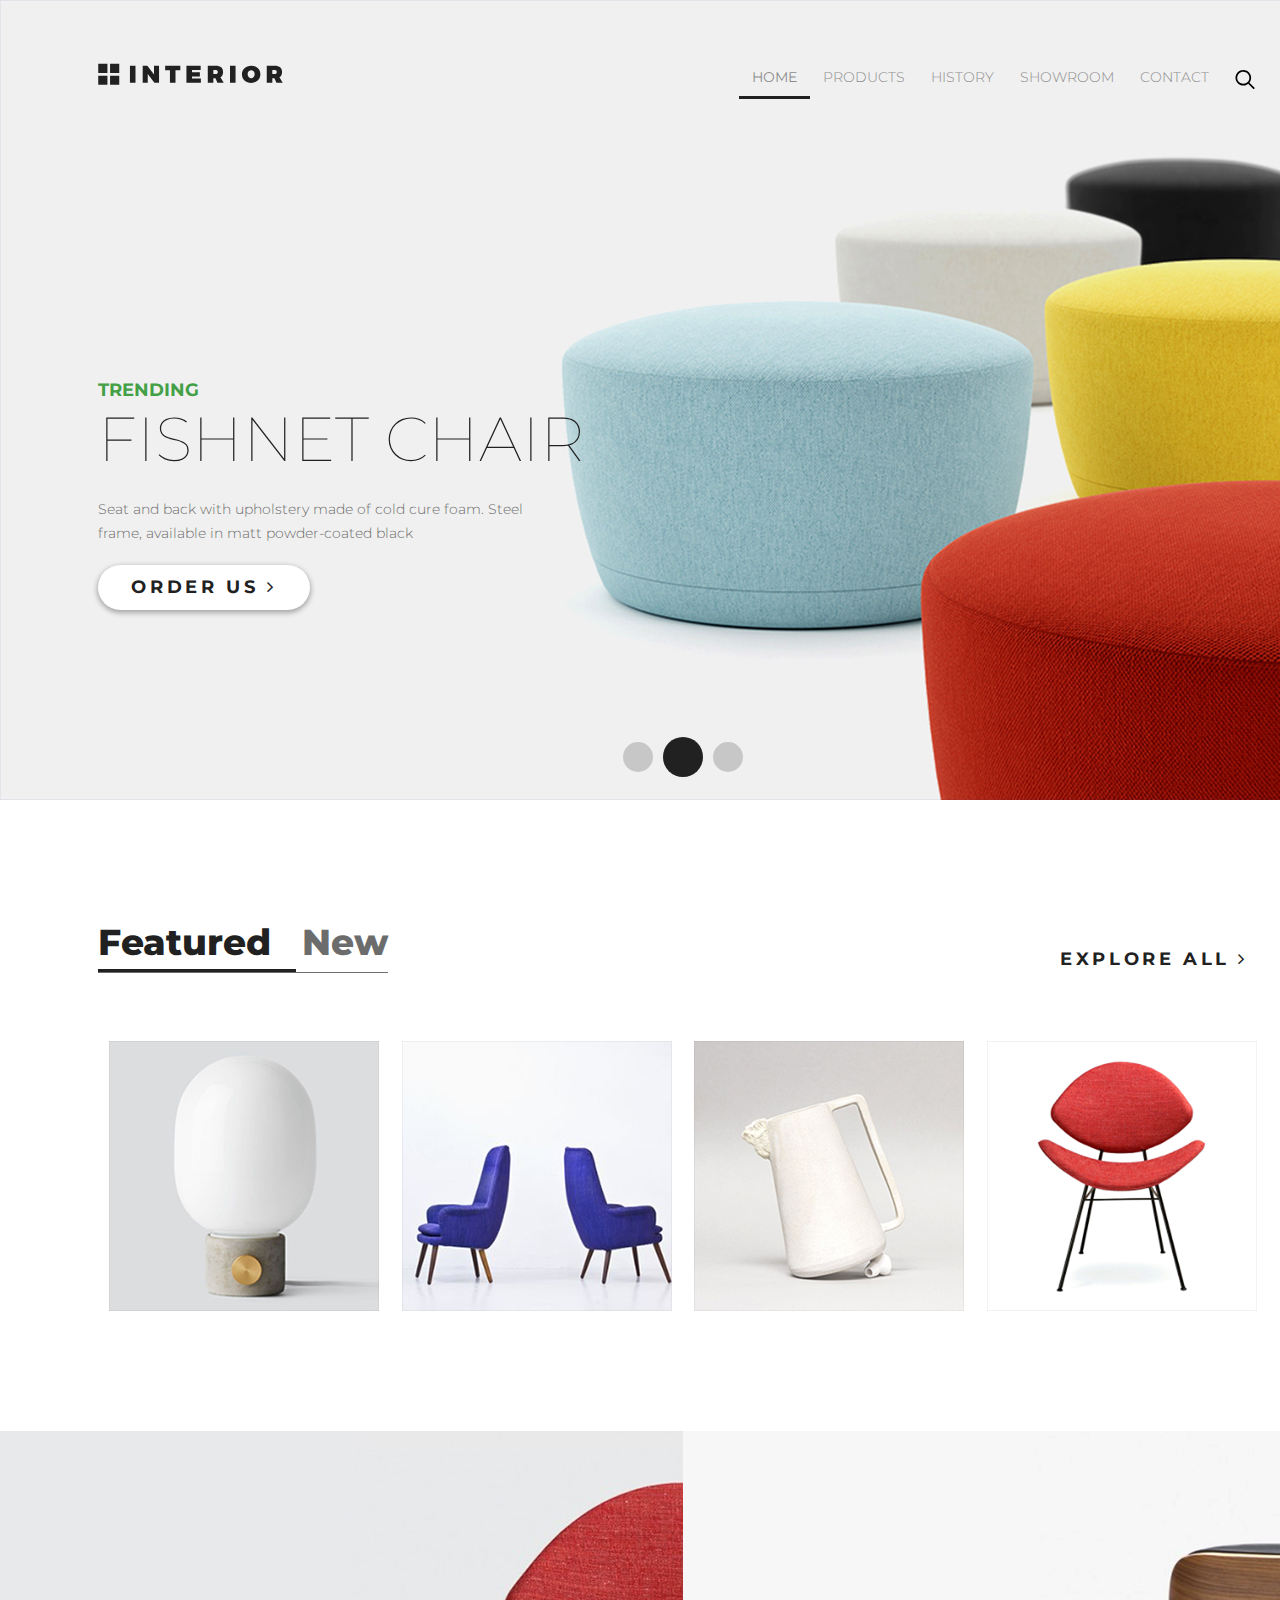
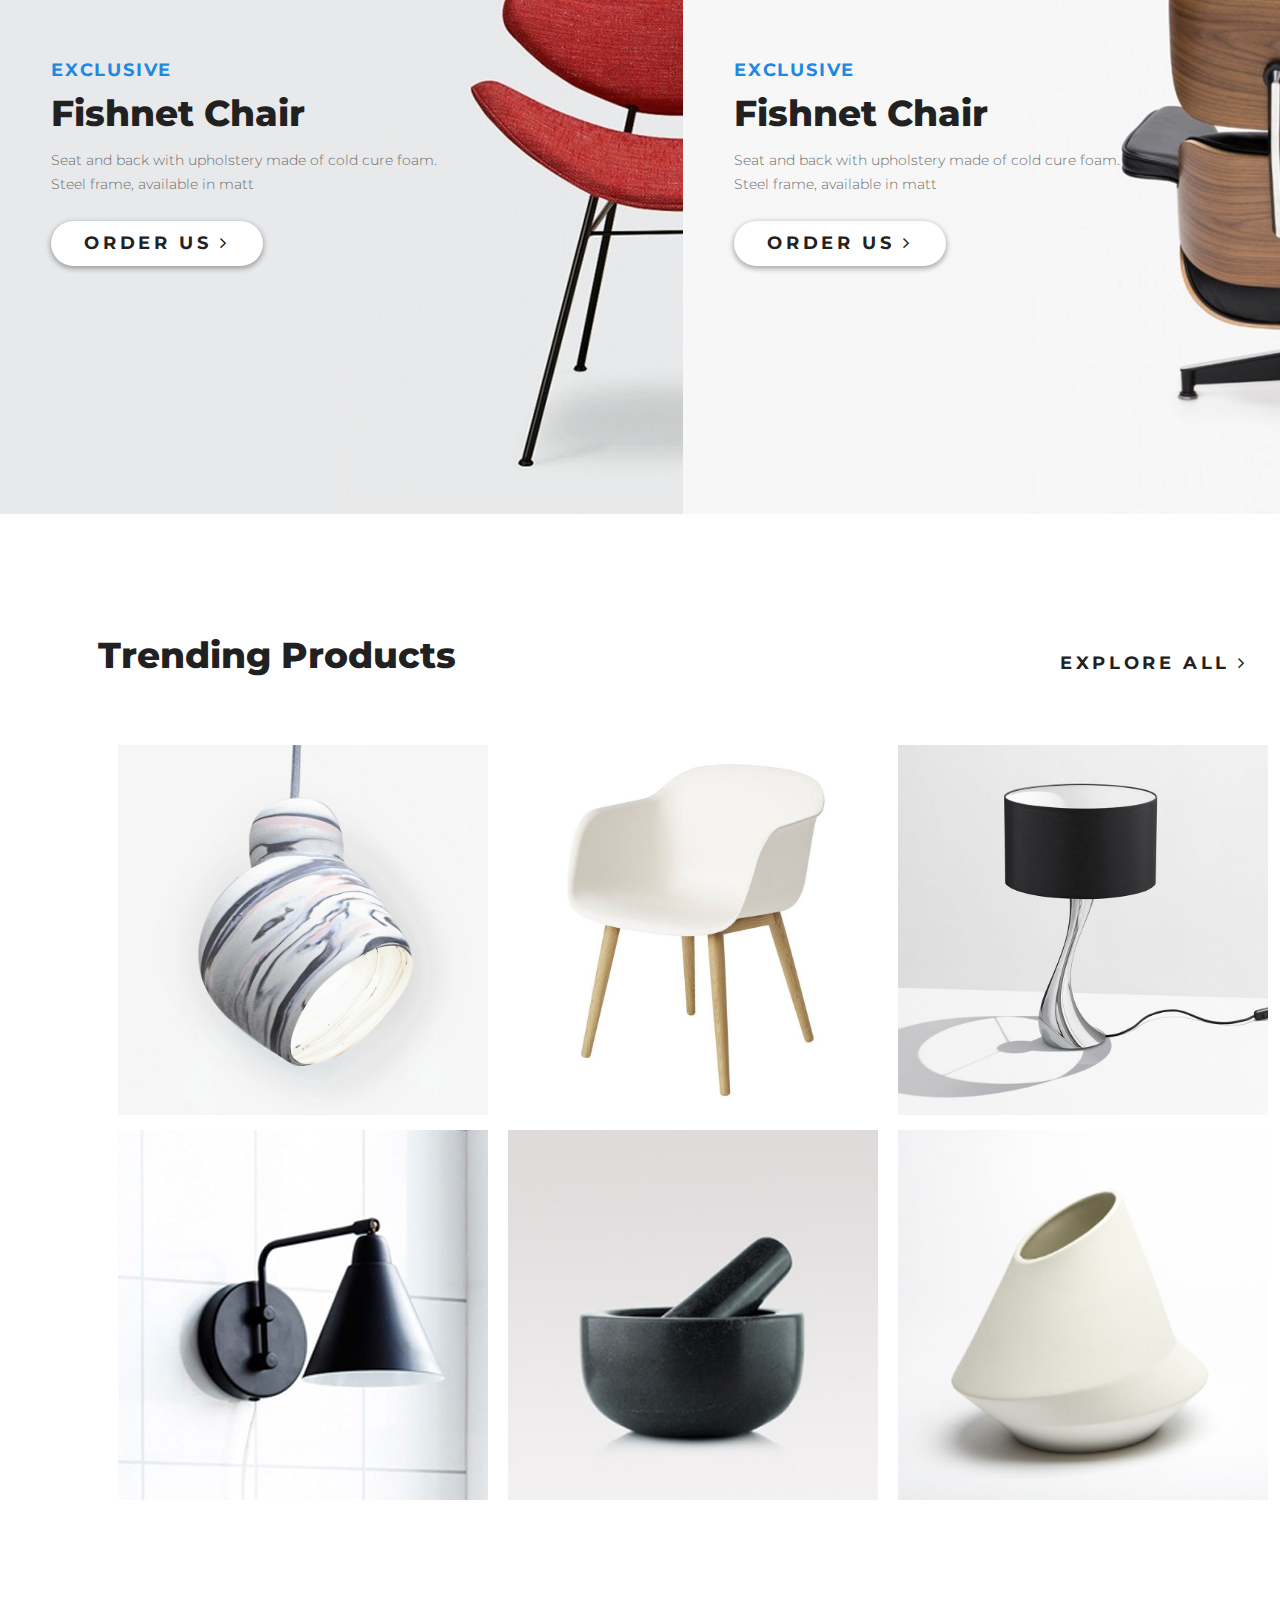
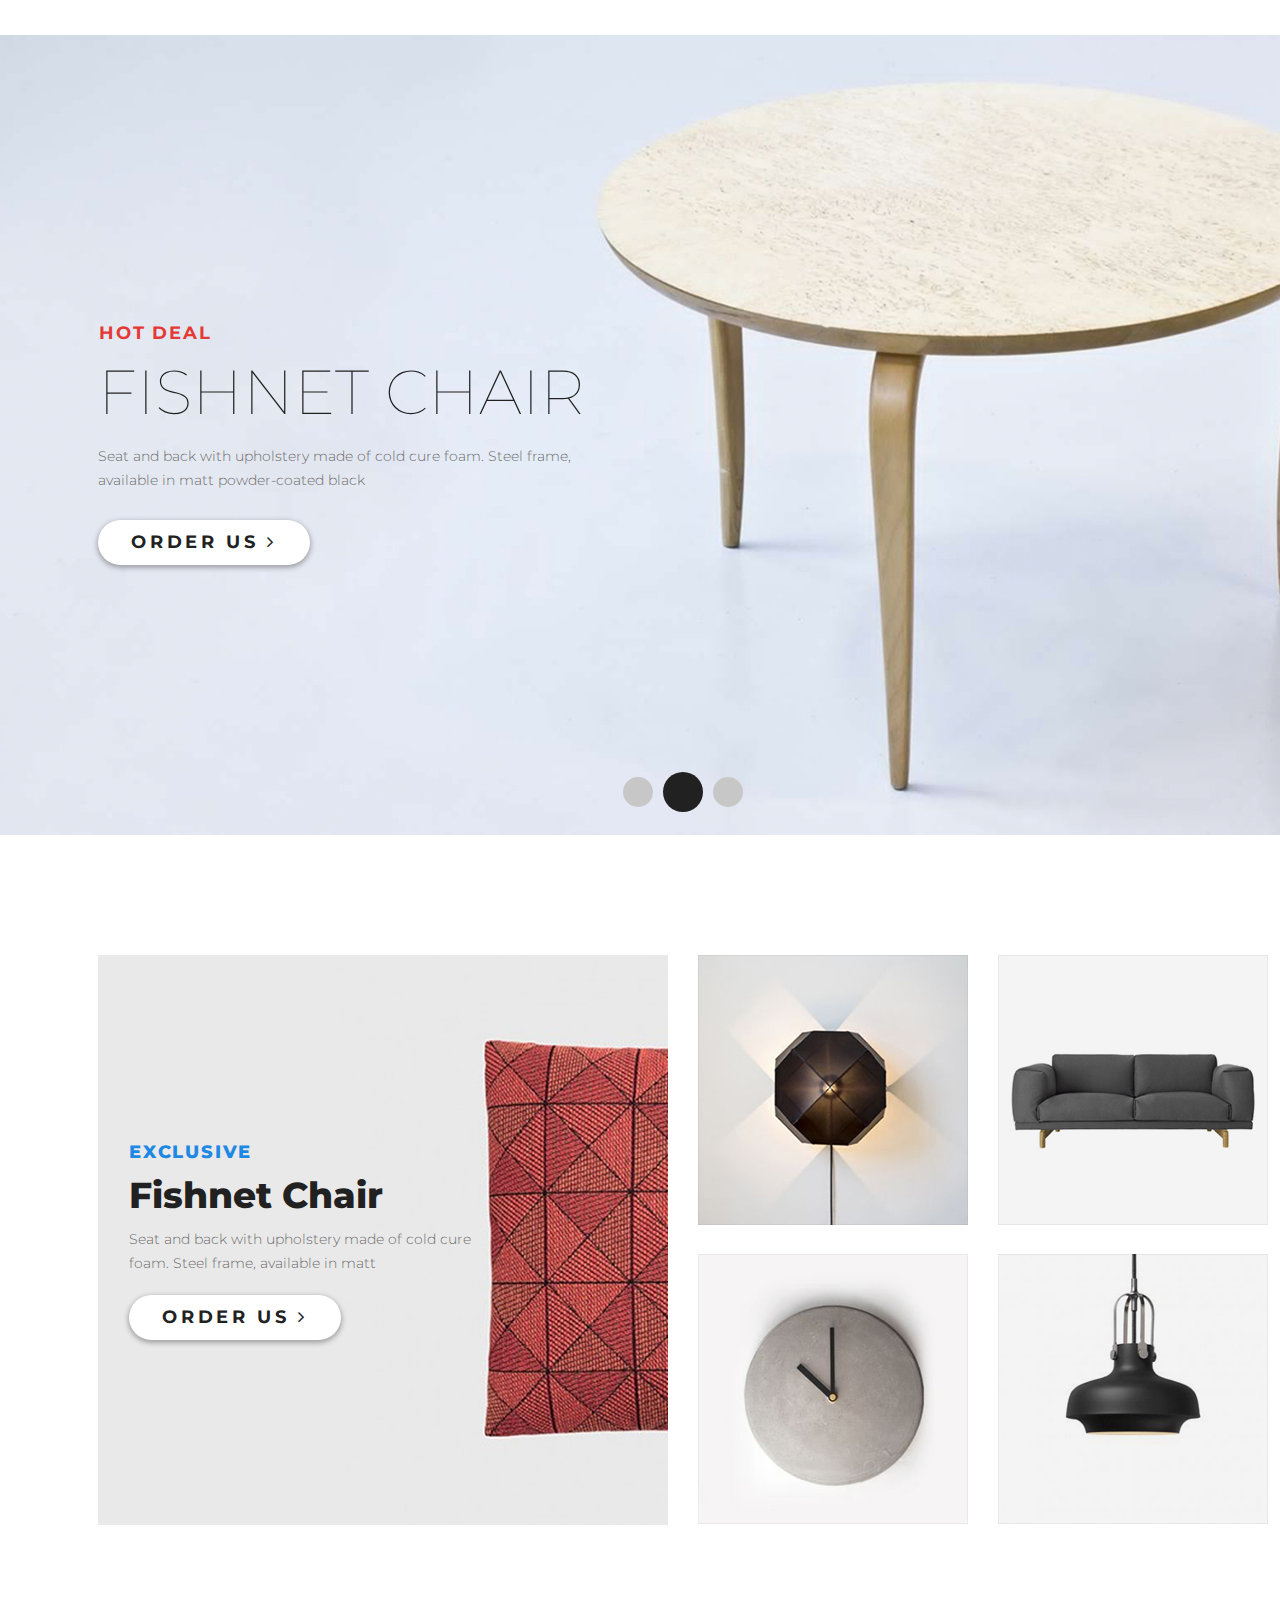
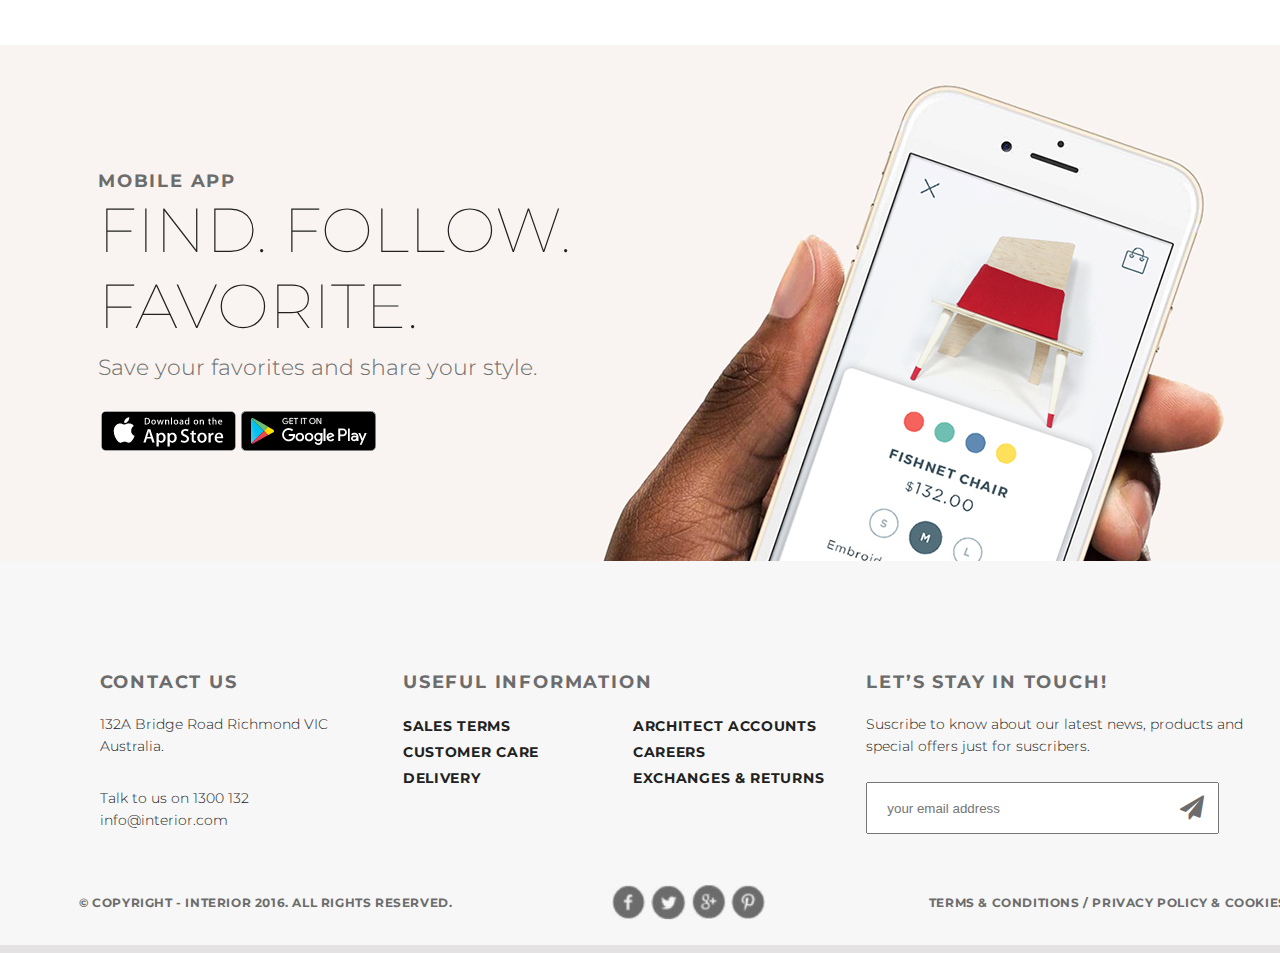
==== commit aa90bbcd: "Changed head" ====
--- a/index.html
+++ b/index.html
@@ -3,7 +3,6 @@
 
 <head>
     <meta charset="UTF-8">
-    <meta name="viewport" content="width=device-width">
     <title>Home</title>
     <link rel="stylesheet" type="text/css" href="styles/style.css">
     <link rel="stylesheet" type="text/css" href="styles/exclusive_product.css">
@@ -15,7 +14,8 @@
     <link rel="stylesheet" type="text/css" href="styles/trending&hots.css">
     <link href="https://fonts.googleapis.com/css2?family=Montserrat:wght@100;300;400;700;800;900&display=swap"
         rel="stylesheet">
-    <link rel="stylesheet" type="text/css" href="http://maxcdn.bootstrapcdn.com/font-awesome/4.2.0/css/font-awesome.min.css">
+    <link rel="stylesheet" type="text/css"
+        href="http://maxcdn.bootstrapcdn.com/font-awesome/4.2.0/css/font-awesome.min.css">
 </head>
 
 <body>
@@ -168,7 +168,8 @@
                 <div class="exclusive-content">
                     <p class="exclusive-tag">exclusive</p>
                     <h2 class="exclusive-name">Fishnet Chair</h2>
-                    <p class="exclusive-detals">Seat and back with upholstery made of cold cure <br> foam. Steel frame, available in matt</p>
+                    <p class="exclusive-detals">Seat and back with upholstery made of cold cure <br> foam. Steel frame,
+                        available in matt</p>
                     <a href="fishnet_chair.html" class="slider-button">Order Us <i class="fa fa-angle-right"></i></a>
                 </div>
             </div>
@@ -188,26 +189,26 @@
             </div>
         </div>
         <div class="mobile-app padding-site">
-                <p class="app-tag">mobile app</p>
-                <h2 class="app-name">Find. Follow. <br> Favorite.</h2>
-                <p class="app-detals">Save your favorites and share your style.</p>
-                <div class="app">
-                    <div class="app-store">
-                        <a href="#">
-                            <img src="img/app-store.jpg" alt="mobile-app">
-                        </a>
-                    </div>
-                    <div class="google-play">
-                        <a href="#">
-                            <img src="img/google-play.jpg" alt="mobile-app">
-                        </a>
-                    </div>
-                </div>
+            <p class="app-tag">mobile app</p>
+            <h2 class="app-name">Find. Follow. <br> Favorite.</h2>
+            <p class="app-detals">Save your favorites and share your style.</p>
+            <div class="app">
+                <div class="app-store">
+                    <a href="#">
+                        <img src="img/app-store.jpg" alt="mobile-app">
+                    </a>
+                </div>
+                <div class="google-play">
+                    <a href="#">
+                        <img src="img/google-play.jpg" alt="mobile-app">
+                    </a>
+                </div>
+            </div>
         </div>
         <div class="footer padding-site">
             <div class="contacts">
                 <p class="footer-tag">Contact Us</p>
-                <p class="adress">132A Bridge Road Richmond VIC 
+                <p class="adress">132A Bridge Road Richmond VIC
                     Australia.</p>
                 <p class="adress">Talk to us on 1300 132
                     info@interior.com</p>
@@ -229,11 +230,11 @@
             </div>
             <div>
                 <p class="footer-tag">Let’s Stay in Touch!</p>
-                <p class="let-touch">Suscribe to know about our latest news, products and special offers just for suscribers.</p>
+                <p class="let-touch">Suscribe to know about our latest news, products and special offers just for
+                    suscribers.</p>
                 <form action="#">
                     <input type="email" name="#" id="email" placeholder="your email address">
                     <button class="btn"><span class="fa fa-paper-plane"></span></button>
-                    </button>
                 </form>
             </div>
         </div>
@@ -243,20 +244,20 @@
             </div>
             <div class="social-links">
                 <a href="https://www.facebook.com/" target="_blank" class="icons">
-                    <img src="img/facebook.JPG" alt="icons" width="35px" height="35px">
+                    <img src="img/facebook.JPG" alt="icons">
                 </a>
                 <a href="https://twitter.com/" target="_blank" class="icons">
-                    <img src="img/twitter.JPG" alt="icons" width="35px" height="35px">
+                    <img src="img/twitter.JPG" alt="icons">
                 </a>
                 <a href="https://myaccount.google.com/" target="_blank" class="icons">
-                    <img src="img/google_plus.JPG" alt="icons" width="35px" height="35px">
+                    <img src="img/google_plus.JPG" alt="icons">
                 </a>
                 <a href="https://www.pinterest.ru/" target="_blank" class="icons">
-                    <img src="img/pinterest.JPG" alt="icons" width="35px" height="35px">
+                    <img src="img/pinterest.JPG" alt="icons">
                 </a>
             </div>
             <div class="cookies">
-                <p> Terms & Conditions  /  Privacy policy & Cookies</p>
+                <p> Terms & Conditions / Privacy policy & Cookies</p>
             </div>
         </footer>
     </div>
--- a/styles/featured_product.css
+++ b/styles/featured_product.css
@@ -97,6 +97,7 @@
     height: 100%;
     border: 1px solid #9c9c9c;
     background-color: #ffffff;
+    opacity: 0.8;
 }
 
 .product-1-link {
--- a/styles/footer.css
+++ b/styles/footer.css
@@ -150,6 +150,11 @@
     margin-top: -10px;
 }
 
+img[alt="icons"] {
+    width: 35px;
+    height: 35px;
+}
+
 img[alt="icons"]:hover {
     box-shadow: 0 0 2px 3px #acacac;
     border-radius: 30px;
--- a/styles/slider.css
+++ b/styles/slider.css
@@ -32,6 +32,11 @@
     text-decoration: none;
     text-transform: uppercase;
     padding: 10px 13px;
+}
+
+.menu-link-active {
+    font-weight: 400;
+    border-bottom: 3px solid #212121;
 }
 
 .menu-link:hover {
